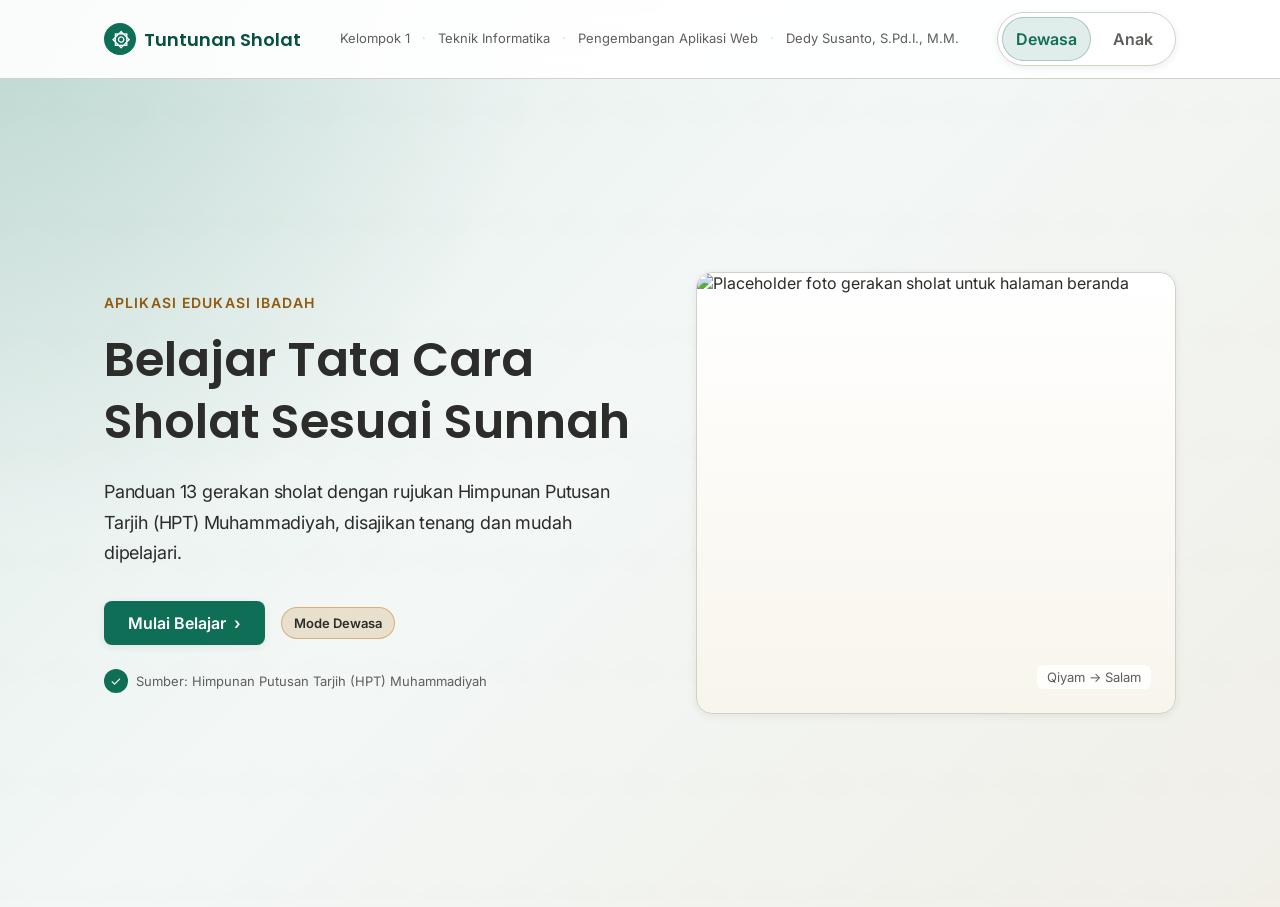
==== frontend/pages/index.html @ c2f8e47e "menyusun halaman utama pada index.html" ====
<!DOCTYPE html>
<html lang="id">
<head>
    <meta charset="UTF-8">
    <meta name="viewport" content="width=device-width, initial-scale=1.0">
    <title>Tuntunan Tata Cara Sholat</title>
    <link rel="preconnect" href="https://fonts.googleapis.com">
    <link rel="preconnect" href="https://fonts.gstatic.com" crossorigin>
    <link href="https://fonts.googleapis.com/css2?family=Inter:wght@400;500;600&family=Poppins:wght@600&display=swap" rel="stylesheet">
    <link rel="stylesheet" href="../css/style.css">
</head>
<body>
    <header class="site-header">
        <div class="header-container">
            <a class="brand" href="index.html" aria-label="Beranda Tuntunan Tata Cara Sholat">
                <span class="brand-mark" aria-hidden="true">۞</span>
                <span>Tuntunan Sholat</span>
            </a>

            <div class="group-identity" aria-label="Identitas kelompok">
                <span id="groupName">Kelompok 1</span>
                <span id="groupProgram">Teknik Informatika</span>
                <span id="groupCourse">Pengembangan Aplikasi Web</span>
                <span id="groupLecturer">Dedy Susanto, S.Pd.I., M.M.</span>
            </div>

            <div class="mode-toggle" role="group" aria-label="Pilih mode tampilan">
                <button class="mode-button is-active" type="button" data-mode="dewasa" aria-pressed="true">Dewasa</button>
                <button class="mode-button" type="button" data-mode="anak" aria-pressed="false">Anak</button>
            </div>
        </div>
    </header>

    <main>
        <section class="hero" aria-labelledby="heroTitle">
            <div class="hero-content">
                <p class="eyebrow">Aplikasi edukasi ibadah</p>
                <h1 id="heroTitle">Belajar Tata Cara Sholat Sesuai Sunnah</h1>
                <p class="hero-copy">Panduan 13 gerakan sholat dengan rujukan Himpunan Putusan Tarjih (HPT) Muhammadiyah, disajikan tenang dan mudah dipelajari.</p>

                <div class="hero-actions">
                    <a class="primary-cta" id="startLearning" href="daftar-gerakan.html?kategori=dewasa">Mulai Belajar</a>
                    <span class="active-mode-badge" id="activeModeBadge">Mode Dewasa</span>
                </div>

                <p class="trust-badge">
                    <span aria-hidden="true">✓</span>
                    Sumber: Himpunan Putusan Tarjih (HPT) Muhammadiyah
                </p>
            </div>

            <div class="hero-visual" aria-label="Ilustrasi orang sedang sholat">
                <div class="prayer-card">
                    <img class="prayer-photo" src="../../assets/images/hero-prayer-placeholder.svg" alt="Placeholder foto gerakan sholat untuk halaman beranda">
                    <p class="visual-caption">Qiyam → Salam</p>
                </div>
            </div>
        </section>
    </main>

    <script src="../js/main.js"></script>
</body>
</html>
---- frontend/css/style.css ----
:root {
    --primary: #0F6E56;
    --secondary: #085041;
    --accent: #8F5A0E;
    --accent-strong: #7A4A0B;
    --background: #F1EFE8;
    --surface: #FFFFFF;
    --text-primary: #2C2C2A;
    --text-muted: #5F5E5A;
    --border: #D3D1C7;
    --hover-overlay: rgba(15,110,86,0.08);
    --shadow: 0 2px 8px rgba(44,44,42,0.08);
    --shadow-elevated: 0 6px 16px rgba(44,44,42,0.14);
}

* {
    box-sizing: border-box;
}

html {
    min-height: 100%;
}

body {
    min-height: 100%;
    margin: 0;
    font-family: "Inter", system-ui, -apple-system, BlinkMacSystemFont, "Segoe UI", sans-serif;
    color: var(--text-primary);
    background:
        radial-gradient(circle at top left, rgba(15, 110, 86, 0.16), transparent 34rem),
        linear-gradient(135deg, rgba(15, 110, 86, 0.14) 0, rgba(15, 110, 86, 0.05) 42rem, var(--background) 100%);
}

body::before {
    position: fixed;
    inset: 0;
    z-index: -1;
    content: "";
    background-image:
        linear-gradient(30deg, rgba(15, 110, 86, 0.03) 12%, transparent 12.5%, transparent 87%, rgba(15, 110, 86, 0.03) 87.5%, rgba(15, 110, 86, 0.03)),
        linear-gradient(150deg, rgba(15, 110, 86, 0.03) 12%, transparent 12.5%, transparent 87%, rgba(15, 110, 86, 0.03) 87.5%, rgba(15, 110, 86, 0.03));
    background-size: 64px 112px;
    opacity: 0.22;
}

a {
    color: inherit;
    text-decoration: none;
}

button,
a {
    -webkit-tap-highlight-color: transparent;
}

button:focus-visible,
a:focus-visible {
    outline: 2px solid var(--primary);
    outline-offset: 2px;
}

.site-header {
    position: sticky;
    top: 0;
    z-index: 10;
    background: rgba(255, 255, 255, 0.92);
    border-bottom: 1px solid var(--border);
    backdrop-filter: blur(12px);
}

.header-container {
    display: grid;
    grid-template-columns: auto 1fr auto;
    gap: 24px;
    align-items: center;
    width: min(100%, 1200px);
    min-height: 72px;
    padding: 12px 64px;
    margin: 0 auto;
}

.brand {
    display: inline-flex;
    gap: 8px;
    align-items: center;
    font-family: "Poppins", sans-serif;
    font-size: 18px;
    font-weight: 600;
    color: var(--secondary);
    white-space: nowrap;
}

.brand-mark {
    display: grid;
    width: 32px;
    height: 32px;
    place-items: center;
    color: var(--surface);
    background: var(--primary);
    border-radius: 50%;
}

.group-identity {
    display: flex;
    flex-wrap: wrap;
    gap: 4px 12px;
    justify-content: center;
    font-size: 13px;
    line-height: 1.5;
    color: var(--text-muted);
}

.group-identity span:not(:last-child)::after {
    margin-left: 12px;
    color: var(--border);
    content: "·";
}

.mode-toggle {
    display: inline-flex;
    gap: 4px;
    padding: 4px;
    background: var(--surface);
    border: 1px solid var(--border);
    border-radius: 999px;
    box-shadow: var(--shadow);
}

.mode-button {
    min-width: 76px;
    min-height: 44px;
    padding: 8px 14px;
    font: 600 16px/1 "Inter", sans-serif;
    color: var(--text-muted);
    cursor: pointer;
    background: transparent;
    border: 0;
    border-radius: 999px;
    transition: color 150ms ease-out, background 150ms ease-out, box-shadow 150ms ease-out;
}

.mode-button:hover {
    color: var(--primary);
    background: var(--hover-overlay);
}

.mode-button.is-active {
    color: var(--primary);
    background: rgba(15, 110, 86, 0.12);
    box-shadow: inset 0 0 0 1px rgba(15, 110, 86, 0.28);
}

.hero {
    display: grid;
    grid-template-columns: minmax(0, 1fr) minmax(320px, 480px);
    gap: 64px;
    align-items: center;
    width: min(100%, 1200px);
    min-height: calc(100vh - 72px);
    padding: 64px;
    margin: 0 auto;
}

.hero-content {
    max-width: 620px;
}

.eyebrow {
    margin: 0 0 16px;
    font-size: 14px;
    font-weight: 600;
    line-height: 1.4;
    color: var(--accent);
    letter-spacing: 0.08em;
    text-transform: uppercase;
}

h1 {
    margin: 0;
    font-family: "Poppins", sans-serif;
    font-size: clamp(32px, 5vw, 48px);
    font-weight: 600;
    line-height: 1.3;
    color: var(--text-primary);
}

.hero-copy {
    max-width: 560px;
    margin: 24px 0 0;
    font-size: 18px;
    font-weight: 400;
    line-height: 1.7;
    color: var(--text-primary);
    letter-spacing: -0.01em;
}

.hero-actions {
    display: flex;
    flex-wrap: wrap;
    gap: 16px;
    align-items: center;
    margin-top: 32px;
}

.primary-cta {
    display: inline-flex;
    align-items: center;
    justify-content: center;
    min-height: 44px;
    padding: 12px 24px;
    font-size: 16px;
    font-weight: 600;
    color: var(--surface);
    background: var(--primary);
    border-radius: 8px;
    box-shadow: var(--shadow);
    transition: background 150ms ease-out, box-shadow 150ms ease-out, transform 150ms ease-out;
}

.primary-cta::after {
    margin-left: 8px;
    content: "›";
}

.primary-cta:hover {
    background: var(--secondary);
    box-shadow: var(--shadow-elevated);
    transform: translateY(-1px);
}

.active-mode-badge {
    display: inline-flex;
    align-items: center;
    min-height: 32px;
    padding: 4px 12px;
    font-size: 13px;
    font-weight: 600;
    color: var(--text-primary);
    background: rgba(186, 117, 23, 0.18);
    border: 1px solid rgba(186, 117, 23, 0.45);
    border-radius: 999px;
    transition: opacity 200ms ease-out, transform 200ms ease-out;
}

.active-mode-badge.is-changing {
    opacity: 0;
    transform: translateY(4px);
}

.trust-badge {
    display: flex;
    gap: 8px;
    align-items: center;
    margin: 24px 0 0;
    font-size: 13px;
    line-height: 1.6;
    color: var(--text-muted);
}

.trust-badge span {
    display: grid;
    flex: 0 0 24px;
    width: 24px;
    height: 24px;
    place-items: center;
    color: var(--surface);
    background: var(--primary);
    border-radius: 50%;
}

.hero-visual {
    animation: heroIn 400ms ease-out both;
}

.prayer-card {
    position: relative;
    display: grid;
    min-height: 440px;
    overflow: hidden;
    place-items: center;
    background: linear-gradient(180deg, #FFFFFF 0%, #F8F5EC 100%);
    border: 1px solid var(--border);
    border-radius: 16px;
    box-shadow: var(--shadow);
}

.prayer-photo {
    width: 100%;
    height: 100%;
    min-height: 440px;
    object-fit: cover;
}

.visual-caption {
    position: absolute;
    right: 24px;
    bottom: 24px;
    margin: 0;
    padding: 4px 10px;
    font-size: 13px;
    color: var(--text-muted);
    background: rgba(255,255,255,0.85);
    border-radius: 6px;
    backdrop-filter: blur(4px);
}

.movement-page {
    width: min(100%, 1200px);
    padding: 32px 16px 48px;
    margin: 0 auto;
}

.movement-intro {
    display: flex;
    gap: 16px;
    align-items: flex-start;
    justify-content: space-between;
    margin-bottom: 24px;
}

.movement-copy {
    max-width: 640px;
    margin: 16px 0 0;
    font-size: 16px;
    font-weight: 400;
    line-height: 1.6;
    color: var(--text-muted);
}

.movement-shell {
    min-height: 320px;
}

.movement-grid {
    display: grid;
    gap: 16px;
    opacity: 1;
    transition: opacity 200ms ease-in-out;
}

.movement-grid.is-changing {
    opacity: 0.35;
}

.movement-card {
    display: grid;
    grid-template-columns: 80px 1fr auto;
    gap: 16px;
    align-items: center;
    min-height: 120px;
    padding: 16px;
    color: var(--text-primary);
    background: var(--surface);
    border: 1px solid var(--border);
    border-radius: 12px;
    box-shadow: var(--shadow);
    transition: box-shadow 150ms ease-out, transform 150ms ease-out, background 150ms ease-out;
}

.movement-card:hover {
    background: var(--surface);
    box-shadow: var(--shadow-elevated);
    transform: translateY(-2px);
}

.movement-card:active {
    transform: scale(0.98);
    transition-duration: 100ms;
}

.movement-thumb {
    width: 80px;
    height: 80px;
    object-fit: cover;
    background: #E8E6DE;
    border-radius: 10px;
}

.movement-card-body {
    display: grid;
    gap: 8px;
}

/* WCAG contrast: var(--background) on var(--accent-strong) = 6.49:1 */
.movement-order {
    display: inline-grid;
    width: 28px;
    height: 28px;
    place-items: center;
    font-size: 14px;
    font-weight: 600;
    line-height: 1;
    color: var(--background);
    background: var(--accent-strong);
    border-radius: 999px;
}

.movement-name {
    margin: 0;
    font-family: "Poppins", sans-serif;
    font-size: 16px;
    font-weight: 600;
    line-height: 1.4;
}

.movement-description {
    margin: 0;
    font-size: 14px;
    line-height: 1.5;
    color: var(--text-muted);
}

.movement-chevron {
    font-size: 24px;
    line-height: 1;
    color: var(--text-muted);
}

.movement-state {
    display: grid;
    min-height: 320px;
    padding: 32px;
    place-items: center;
    text-align: center;
    color: var(--text-muted);
    background: rgba(255, 255, 255, 0.56);
    border: 1px solid var(--border);
    border-radius: 12px;
}

.movement-state strong {
    display: block;
    margin-bottom: 8px;
    font-family: "Poppins", sans-serif;
    font-size: 20px;
    font-weight: 600;
    color: var(--text-primary);
}

.movement-state-icon {
    margin-bottom: 16px;
    font-size: 40px;
    color: var(--text-muted);
}

.skeleton-card {
    min-height: 120px;
    padding: 16px;
    background: var(--surface);
    border: 1px solid var(--border);
    border-radius: 12px;
    box-shadow: var(--shadow);
}

.skeleton-card,
.skeleton-thumb,
.skeleton-line {
    position: relative;
    overflow: hidden;
}

.skeleton-card::after,
.skeleton-thumb::after,
.skeleton-line::after {
    position: absolute;
    inset: 0;
    content: "";
    background: linear-gradient(90deg, transparent, #F1EFE8, transparent);
    animation: shimmer 1.2s linear infinite;
    transform: translateX(-100%);
}

.skeleton-layout {
    display: grid;
    grid-template-columns: 80px 1fr;
    gap: 16px;
    align-items: center;
}

.skeleton-thumb {
    width: 80px;
    height: 80px;
    background: #E8E6DE;
    border-radius: 10px;
}

.skeleton-content {
    display: grid;
    gap: 10px;
}

.skeleton-line {
    height: 14px;
    background: #E8E6DE;
    border-radius: 999px;
}

.skeleton-line.short {
    width: 40%;
}

.skeleton-line.medium {
    width: 72%;
}

@keyframes shimmer {
    to {
        transform: translateX(100%);
    }
}

@keyframes heroIn {
    from {
        opacity: 0;
        transform: translateY(16px);
    }
    to {
        opacity: 1;
        transform: translateY(0);
    }
}

@media (min-width: 1025px) {
    .movement-page {
        padding: 48px 64px 64px;
    }

    .movement-grid {
        grid-template-columns: repeat(3, minmax(0, 1fr));
        gap: 24px;
    }

    .movement-card,
    .skeleton-layout {
        grid-template-columns: 1fr;
    }

    .movement-thumb,
    .skeleton-thumb {
        width: 100%;
        height: auto;
        aspect-ratio: 4 / 3;
    }

    .movement-chevron {
        justify-self: end;
    }
}

@media (max-width: 1024px) {
    .header-container {
        grid-template-columns: 1fr auto;
        padding: 12px 32px;
    }

    .group-identity {
        grid-column: 1 / -1;
        grid-row: 2;
        justify-content: flex-start;
    }

    .hero {
        grid-template-columns: 1fr;
        gap: 32px;
        padding: 32px;
    }

    .hero-visual {
        order: -1;
    }

    .prayer-card {
        min-height: 320px;
    }

    .movement-page {
        padding: 32px;
    }

    .movement-grid {
        grid-template-columns: repeat(2, minmax(0, 1fr));
    }

    .movement-card,
    .skeleton-layout {
        grid-template-columns: 1fr;
    }

    .movement-thumb,
    .skeleton-thumb {
        width: 100%;
        height: auto;
        aspect-ratio: 4 / 3;
    }

    .movement-chevron {
        justify-self: end;
    }
}

@media (max-width: 480px) {
    body {
        padding-bottom: 88px;
    }

    .header-container {
        gap: 12px;
        padding: 8px 16px;
    }

    .brand {
        font-size: 16px;
    }

    .group-identity {
        display: block;
        overflow: hidden;
        font-size: 12px;
        text-overflow: ellipsis;
        white-space: nowrap;
    }

    .group-identity span:not(:first-child) {
        display: none;
    }

    .group-identity span::after {
        display: none;
    }

    .mode-toggle {
        width: 100%;
        grid-column: 1 / -1;
    }

    .mode-button {
        flex: 1;
    }

    .hero {
        min-height: auto;
        padding: 24px 16px 32px;
    }

    .movement-page {
        padding: 24px 16px 32px;
    }

    .movement-intro {
        display: grid;
    }

    .movement-grid {
        grid-template-columns: 1fr;
    }

    .movement-card,
    .skeleton-layout {
        grid-template-columns: 80px 1fr auto;
    }

    .movement-thumb,
    .skeleton-thumb {
        width: 80px;
        height: 80px;
        aspect-ratio: auto;
    }

    .movement-description {
        display: none;
    }

    .prayer-card {
        min-height: 260px;
    }

    .prayer-photo {
        min-height: 260px;
    }

    .hero-actions {
        margin-top: 24px;
    }

    .primary-cta {
        position: fixed;
        right: 16px;
        bottom: 16px;
        left: 16px;
        z-index: 9;
        width: auto;
    }
}
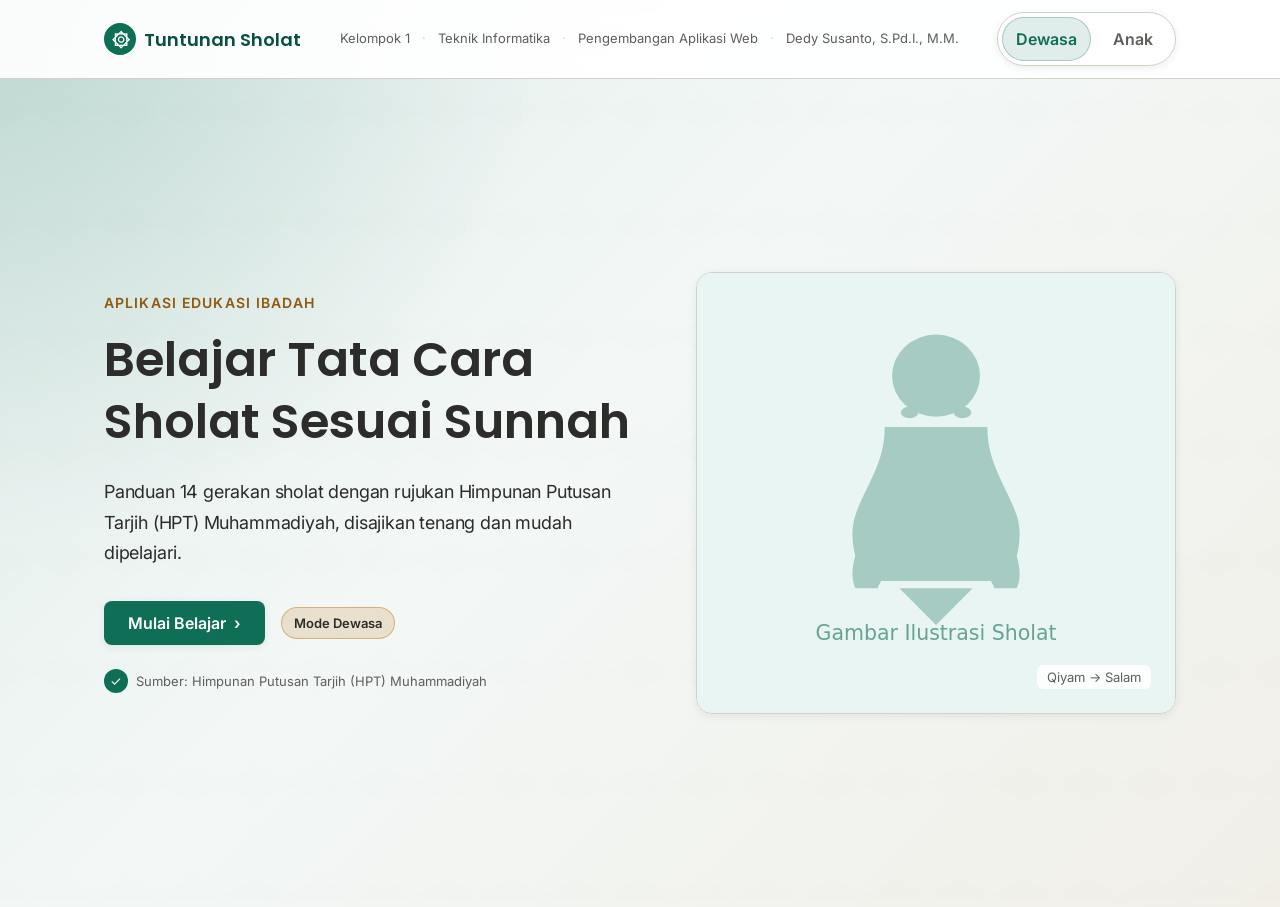
==== commit 9281425a: "Memperbaiki Bug dan Penyesuaian Total Gerakan Sholat" ====
--- a/frontend/pages/index.html
+++ b/frontend/pages/index.html
@@ -36,7 +36,7 @@
             <div class="hero-content">
                 <p class="eyebrow">Aplikasi edukasi ibadah</p>
                 <h1 id="heroTitle">Belajar Tata Cara Sholat Sesuai Sunnah</h1>
-                <p class="hero-copy">Panduan 13 gerakan sholat dengan rujukan Himpunan Putusan Tarjih (HPT) Muhammadiyah, disajikan tenang dan mudah dipelajari.</p>
+                <p class="hero-copy">Panduan 14 gerakan sholat dengan rujukan Himpunan Putusan Tarjih (HPT) Muhammadiyah, disajikan tenang dan mudah dipelajari.</p>
 
                 <div class="hero-actions">
                     <a class="primary-cta" id="startLearning" href="daftar-gerakan.html?kategori=dewasa">Mulai Belajar</a>
--- a/frontend/css/style.css
+++ b/frontend/css/style.css
@@ -371,8 +371,8 @@
 .movement-thumb {
     width: 80px;
     height: 80px;
-    object-fit: cover;
-    background: #E8E6DE;
+    object-fit: contain;
+    background: #ffffff;
     border-radius: 10px;
 }
 
@@ -539,7 +539,7 @@
     .skeleton-thumb {
         width: 100%;
         height: auto;
-        aspect-ratio: 4 / 3;
+        aspect-ratio: 1 / 1;
     }
 
     .movement-chevron {
@@ -590,7 +590,7 @@
     .skeleton-thumb {
         width: 100%;
         height: auto;
-        aspect-ratio: 4 / 3;
+        aspect-ratio: 1 / 1;
     }
 
     .movement-chevron {
@@ -599,7 +599,7 @@
 }
 
 @media (max-width: 480px) {
-    body {
+    body[data-page="detail-gerakan"] {
         padding-bottom: 88px;
     }
 
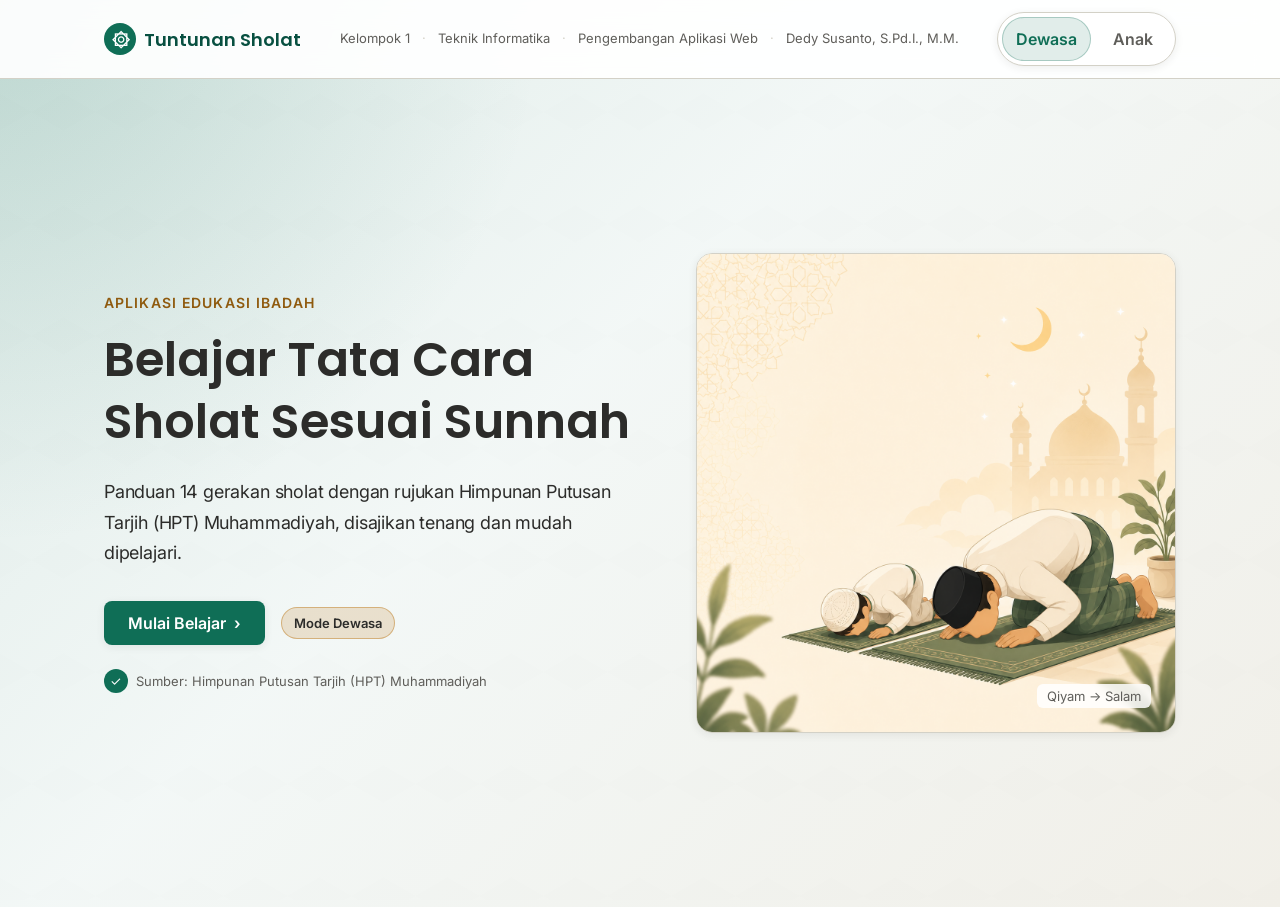
==== commit 6ae3d3a6: "Mengubah gambar di landingpage" ====
--- a/frontend/pages/index.html
+++ b/frontend/pages/index.html
@@ -51,7 +51,7 @@
 
             <div class="hero-visual" aria-label="Ilustrasi orang sedang sholat">
                 <div class="prayer-card">
-                    <img class="prayer-photo" src="../../assets/images/hero-prayer-placeholder.svg" alt="Placeholder foto gerakan sholat untuk halaman beranda">
+                    <img class="prayer-photo" src="../../assets/img/hero-image.png" alt="Placeholder foto gerakan sholat untuk halaman beranda">
                     <p class="visual-caption">Qiyam → Salam</p>
                 </div>
             </div>
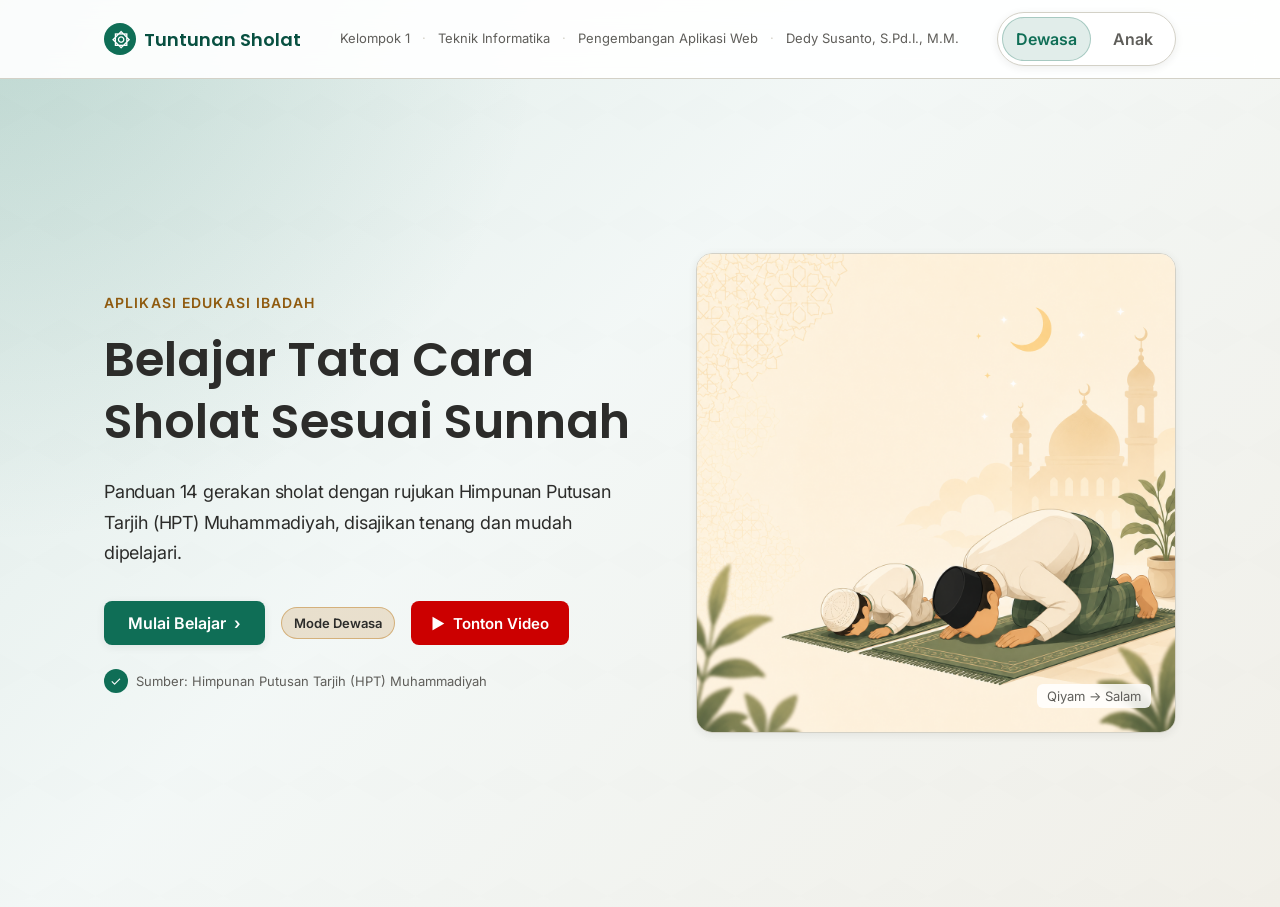
==== commit f319c979: "menambahkah tombol tonton video" ====
--- a/frontend/pages/index.html
+++ b/frontend/pages/index.html
@@ -41,6 +41,10 @@
                 <div class="hero-actions">
                     <a class="primary-cta" id="startLearning" href="daftar-gerakan.html?kategori=dewasa">Mulai Belajar</a>
                     <span class="active-mode-badge" id="activeModeBadge">Mode Dewasa</span>
+                    <a class="video-cta" href="https://youtu.be/QtSj1HQeZ24?si=hwVMtR3OqWu7Eh4Z" target="_blank" rel="noopener" aria-label="Tonton video tutorial sholat">
+                        <span aria-hidden="true">▶</span>
+                        Tonton Video
+                    </a>
                 </div>
 
                 <p class="trust-badge">
--- a/frontend/css/style.css
+++ b/frontend/css/style.css
@@ -228,6 +228,25 @@
     transform: translateY(-1px);
 }
 
+.video-cta {
+    display: inline-flex;
+    gap: 8px;
+    align-items: center;
+    min-height: 44px;
+    padding: 10px 20px;
+    font-size: 15px;
+    font-weight: 600;
+    color: #FFFFFF;
+    background: #CC0000;
+    border: 0;
+    border-radius: 8px;
+    text-decoration: none;
+    transition: background 150ms ease-out;
+}
+.video-cta:hover {
+    background: #990000;
+}
+
 .active-mode-badge {
     display: inline-flex;
     align-items: center;
